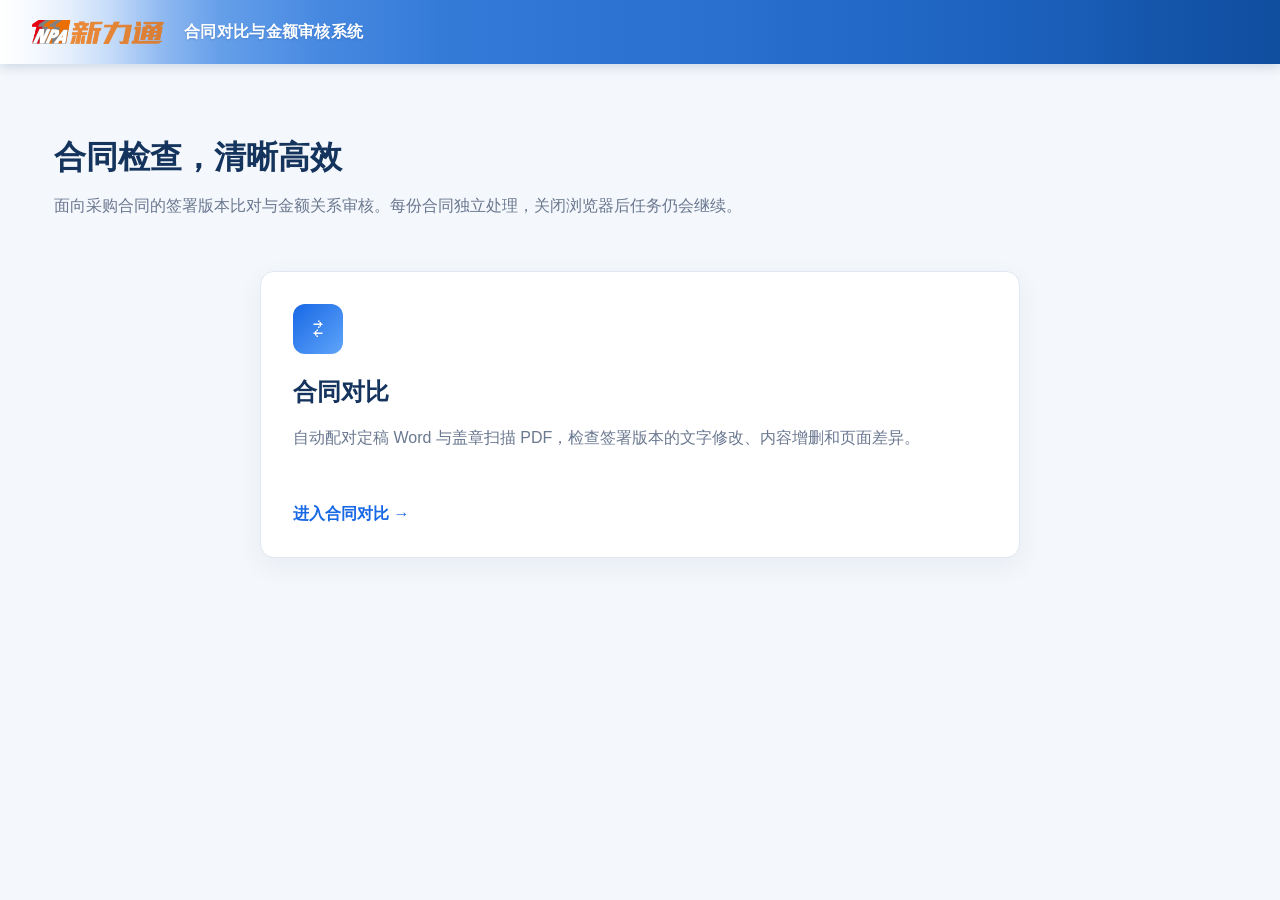
==== contract_review/static/index.html @ 1d7cd967 "Soften logo wordmark over gradient" ====
<!doctype html><html lang="zh-CN"><head><meta charset="utf-8"><meta name="viewport" content="width=device-width,initial-scale=1"><title>合同对比与金额审核系统</title><link rel="stylesheet" href="styles.css?v=20260814-12"></head>
<body><header class="topbar"><div class="brand"><span class="brand-logo"><img src="npa-logo.png" alt="青岛新力通"></span><span class="brand-title">合同对比与金额审核系统</span></div></header><main class="shell"><section class="hero"><h1>合同检查，清晰高效</h1><p>面向采购合同的签署版本比对与金额关系审核。每份合同独立处理，关闭浏览器后任务仍会继续。</p></section><section class="cards single"><a class="entry-card" href="comparison.html"><div class="icon">⇄</div><h2>合同对比</h2><p>自动配对定稿 Word 与盖章扫描 PDF，检查签署版本的文字修改、内容增删和页面差异。</p><span class="link">进入合同对比 →</span></a></section></main></body></html>
---- contract_review/static/styles.css ----
:root { --blue:#1768e5; --deep:#15345d; --muted:#6a7890; --line:#dce5f2; --bg:#f4f7fb; --ok:#16805c; --bad:#c73c3c; }
* { box-sizing:border-box; }
body { margin:0; color:#18243a; background:var(--bg); font-family:-apple-system,BlinkMacSystemFont,"Segoe UI","Microsoft YaHei",sans-serif; }
a { color:inherit; text-decoration:none; }
.topbar { height:64px; display:flex; align-items:center; padding:0 24px; color:white; background:linear-gradient(90deg,#fff 0,#f6f9ff 32px,#e5effc 68px,#c5dcf9 110px,#91baf1 160px,#659fe9 220px,#4789e1 320px,#347bd8 440px,#286fce 58%,#2066c3 72%,#195db7 84%,#1455aa 91%,#104e9f 100%); box-shadow:0 2px 12px #123f7c33; }
.brand { display:flex; align-items:center; gap:12px; font-size:16px; font-weight:700; letter-spacing:.3px; }
.brand-logo { position:relative; display:flex; align-items:center; height:38px; padding:5px 8px; background:transparent; }
.brand-logo img { display:block; width:132px; height:auto; opacity:.78; }
.brand-logo::after { position:absolute; top:0; bottom:0; left:8px; width:39px; content:""; pointer-events:none; background:url("npa-logo.png") left center/132px auto no-repeat; }
.brand-title { color:white; background:transparent; text-shadow:0 1px 2px #06346b33; white-space:nowrap; }
.topbar nav { margin-left:auto; display:flex; gap:26px; }
.topbar nav a { color:#dceaff; font-size:14px; }
.shell { width:min(1180px,calc(100% - 40px)); margin:36px auto 60px; }
.hero { padding:36px 4px 26px; }
.hero h1 { margin:0 0 12px; color:var(--deep); font-size:32px; }
.hero p { margin:0; color:var(--muted); line-height:1.8; }
.cards { display:grid; grid-template-columns:repeat(2,1fr); gap:24px; margin-top:24px; }
.cards.single { grid-template-columns:1fr; width:min(760px,100%); margin-left:auto; margin-right:auto; }
.entry-card,.panel { background:white; border:1px solid #e1e8f2; border-radius:14px; box-shadow:0 8px 26px #334b7010; }
.entry-card { padding:32px; transition:.2s; }
.entry-card:hover { transform:translateY(-3px); border-color:#b8d1f5; box-shadow:0 12px 30px #1768e51b; }
.icon { width:50px; height:50px; display:grid; place-items:center; color:white; border-radius:12px; background:linear-gradient(135deg,#1768e5,#60a5fa); font-size:24px; }
.entry-card h2 { color:var(--deep); margin:22px 0 10px; }
.entry-card p { min-height:52px; color:var(--muted); line-height:1.7; }
.link { display:inline-flex; color:var(--blue); font-weight:600; margin-top:12px; }
.page-title { margin:0 0 24px; }
.page-title h1 { color:var(--deep); font-size:26px; margin:0 0 8px; }
.page-title p { color:var(--muted); margin:0; }
.panel { padding:24px; margin-bottom:22px; }
.panel h2 { margin:0 0 18px; font-size:18px; color:var(--deep); }
.upload-grid { display:grid; grid-template-columns:repeat(2,1fr); gap:18px; }
.dropzone { min-height:168px; border:1.5px dashed #9bb9e6; border-radius:10px; background:#f8fbff; display:flex; flex-direction:column; justify-content:center; align-items:center; text-align:center; padding:20px; cursor:pointer; }
.dropzone.drag { border-color:var(--blue); background:#eef6ff; }
.dropzone strong { color:var(--deep); margin-bottom:8px; }
.dropzone small,.hint { color:var(--muted); }
.dropzone input { display:none; }
.folder-button { margin-top:12px; }
.folder-button input { display:none; }
.btn { appearance:none; border:0; padding:10px 20px; border-radius:7px; cursor:pointer; font-weight:600; }
.btn.primary { color:white; background:var(--blue); }
.btn.secondary { color:var(--blue); background:#eaf2ff; }
.btn.danger { color:var(--bad); background:#fff0f0; }
.btn.ghost { color:#526279; border:1px solid var(--line); background:white; }
.btn:disabled { opacity:.45; cursor:not-allowed; }
.actions { display:flex; justify-content:flex-end; gap:12px; margin-top:18px; }
.message { display:none; margin:14px 0; padding:12px 15px; border-radius:7px; background:#fff2df; color:#8b5912; }
.message.show { display:block; }
table { border-collapse:collapse; width:100%; }
th,td { text-align:left; border-bottom:1px solid #edf1f6; padding:13px 10px; font-size:14px; vertical-align:top; }
th { color:#64748b; font-weight:600; background:#fafcff; }
.status { display:inline-block; border-radius:20px; padding:4px 10px; background:#edf2f7; color:#526279; font-size:12px; white-space:nowrap; }
.status.passed,.status.completed { color:var(--ok); background:#e8f7f1; }
.status.failed_review,.status.parse_error,.status.failed { color:var(--bad); background:#fff0f0; }
.status.processing,.status.submitting { color:#1768e5; background:#eaf2ff; }
.empty { padding:32px; text-align:center; color:#8793a7; }
.error-box { padding:12px 16px; margin:8px 0; border-left:3px solid var(--bad); background:#fff7f7; font-size:13px; line-height:1.7; }
.file-list { width:100%; max-height:82px; overflow:auto; margin-top:9px; font-size:12px; color:#4d607b; }
.pair-list { margin-top:18px; }
.pair-row { display:grid; grid-template-columns:1fr 42px 1fr 120px; align-items:center; gap:10px; padding:10px; border-bottom:1px solid #edf1f6; font-size:13px; }
.pair-row .arrow { text-align:center; color:var(--blue); }
.section-heading { display:flex; align-items:flex-start; justify-content:space-between; gap:20px; margin-bottom:18px; }
.section-heading h2 { margin-bottom:5px; }
.section-heading p { margin:0; color:var(--muted); font-size:13px; }
.text-link { color:var(--blue); font-size:14px; white-space:nowrap; }
.ignore-options { margin-top:20px; padding:18px; border:1px solid var(--line); border-radius:12px; background:#f7faff; }
.option-heading { display:flex; align-items:baseline; gap:12px; margin-bottom:14px; }
.option-heading strong { color:var(--deep); }
.option-heading span { color:var(--muted); font-size:12px; }
.switch-grid { display:grid; grid-template-columns:repeat(auto-fit,minmax(175px,1fr)); gap:12px; }
.switch-item { display:flex; align-items:center; gap:10px; min-height:66px; padding:11px 12px; border:1px solid #dfe7f2; border-radius:9px; color:#40516b; background:white; cursor:pointer; transition:border-color .18s,background .18s,box-shadow .18s; }
.switch-item:hover { border-color:#aec8ee; }
.switch-item:has(input:checked) { border-color:#8eb6f0; background:#f1f6ff; box-shadow:0 2px 8px #1768e512; }
.switch-item input { position:absolute; opacity:0; pointer-events:none; }
.switch-item i { position:relative; flex:0 0 36px; height:20px; border-radius:20px; background:#b8c4d4; transition:.2s; }
.switch-item i::after { content:""; position:absolute; width:16px; height:16px; left:2px; top:2px; border-radius:50%; background:white; box-shadow:0 1px 3px #0003; transition:.2s; }
.switch-item input:focus-visible+i { outline:3px solid #1768e533; outline-offset:2px; }
.switch-item input:checked+i { background:var(--blue); }
.switch-item input:checked+i::after { transform:translateX(16px); }
.switch-item span { min-width:0; line-height:1.25; }
.switch-item span strong { display:block; color:#30435f; font-size:14px; font-weight:600; white-space:nowrap; }
.switch-item span small { display:block; margin-top:4px; color:#8290a5; font-size:11px; white-space:nowrap; }
.table-wrap { width:100%; overflow-x:auto; }
.comparison-table { min-width:920px; table-layout:fixed; }
.comparison-table th { height:48px; padding:0 14px; color:#4f5d73; background:#f5f7fa; vertical-align:middle; }
.comparison-table td { height:58px; padding:12px 14px; color:#526074; vertical-align:middle; }
.comparison-table tbody tr { transition:background .15s; }
.comparison-table tbody tr:hover { background:#f8faff; }
.comparison-table th:nth-child(1),.comparison-table th:nth-child(2) { width:23%; }
.comparison-table .filename { display:block; overflow:hidden; text-overflow:ellipsis; white-space:nowrap; color:#3f4c60; }
.comparison-table .nowrap { white-space:nowrap; }
.comparison-table .row-actions { display:flex; align-items:center; gap:14px; white-space:nowrap; }
.action-link { appearance:none; padding:0; border:0; color:var(--blue); background:none; cursor:pointer; font:inherit; }
.danger-link { color:#d45757; }
.results-panel { padding:28px; }
.results-toolbar { display:flex; align-items:flex-start; justify-content:space-between; gap:18px; margin-bottom:20px; }
.filter-bar { display:flex; flex:1; align-items:center; flex-wrap:wrap; gap:12px; }
.search-field { position:relative; display:block; width:230px; }
.search-field input,.filter-field input,.filter-field select { height:40px; border:1px solid #d9e0ea; border-radius:6px; outline:none; color:#3f4c60; background:white; font:inherit; }
.search-field input { width:100%; padding:0 36px 0 12px; }
.search-field b { position:absolute; right:12px; top:8px; color:#7e899a; font-size:20px; font-weight:400; }
.filter-field { display:flex; align-items:center; gap:9px; color:#526074; font-size:14px; }
.filter-field input { width:138px; padding:0 9px; }
.filter-field select { min-width:116px; padding:0 30px 0 10px; }
.filter-field em { color:#8390a3; font-style:normal; }
.new-comparison { flex:0 0 auto; display:inline-flex; align-items:center; min-height:40px; }
.results-table { min-width:980px; }
.results-table th:nth-child(1) { width:70px; }
.results-table th:nth-child(2),.results-table th:nth-child(3) { width:27%; }
.results-table th:nth-child(4) { width:105px; }
.results-table th:nth-child(5) { width:180px; }
.results-table th:nth-child(6) { width:120px; }
.sequence { color:#7b8798; }
.similarity { color:#334155; font-variant-numeric:tabular-nums; }
.pagination { display:flex; justify-content:flex-end; align-items:center; gap:12px; min-height:36px; margin-top:18px; color:#718096; font-size:13px; }
.page-button { padding:6px 12px; border:1px solid var(--line); border-radius:5px; color:#526279; background:white; cursor:pointer; }
.page-button:disabled { opacity:.45; cursor:not-allowed; }
.sr-only { position:absolute; width:1px; height:1px; padding:0; margin:-1px; overflow:hidden; clip:rect(0,0,0,0); white-space:nowrap; border:0; }
.preview-modal { position:fixed; inset:0; display:none; flex-direction:column; background:white; z-index:10; }
.preview-modal.show { display:flex; }
.preview-header { flex:0 0 50px; display:flex; align-items:center; justify-content:space-between; padding:0 16px 0 20px; border-bottom:1px solid #e2e8f0; color:var(--deep); background:white; box-shadow:0 2px 8px #243b5d14; z-index:2; }
.preview-header strong { font-size:15px; }
.preview-header .close { position:static; padding:7px 15px; }
.preview-modal iframe { flex:1 1 auto; width:100%; min-height:0; border:0; border-radius:0; background:white; }
@media(max-width:760px){.cards,.upload-grid{grid-template-columns:1fr}.shell{width:calc(100% - 24px)}.pair-row{grid-template-columns:1fr}.pair-row .arrow{display:none}.topbar nav{gap:12px}.topbar{padding:0 12px}.brand{gap:0}.brand-logo{height:34px;padding:5px 7px}.brand-logo img{width:112px}.brand-title{display:none}.topbar nav a{font-size:12px}.section-heading,.results-toolbar{flex-direction:column}.filter-bar{align-items:stretch}.search-field{width:100%}.filter-field{flex-wrap:wrap}.filter-field input{flex:1;min-width:120px}.new-comparison{align-self:flex-start}.results-panel{padding:18px}}
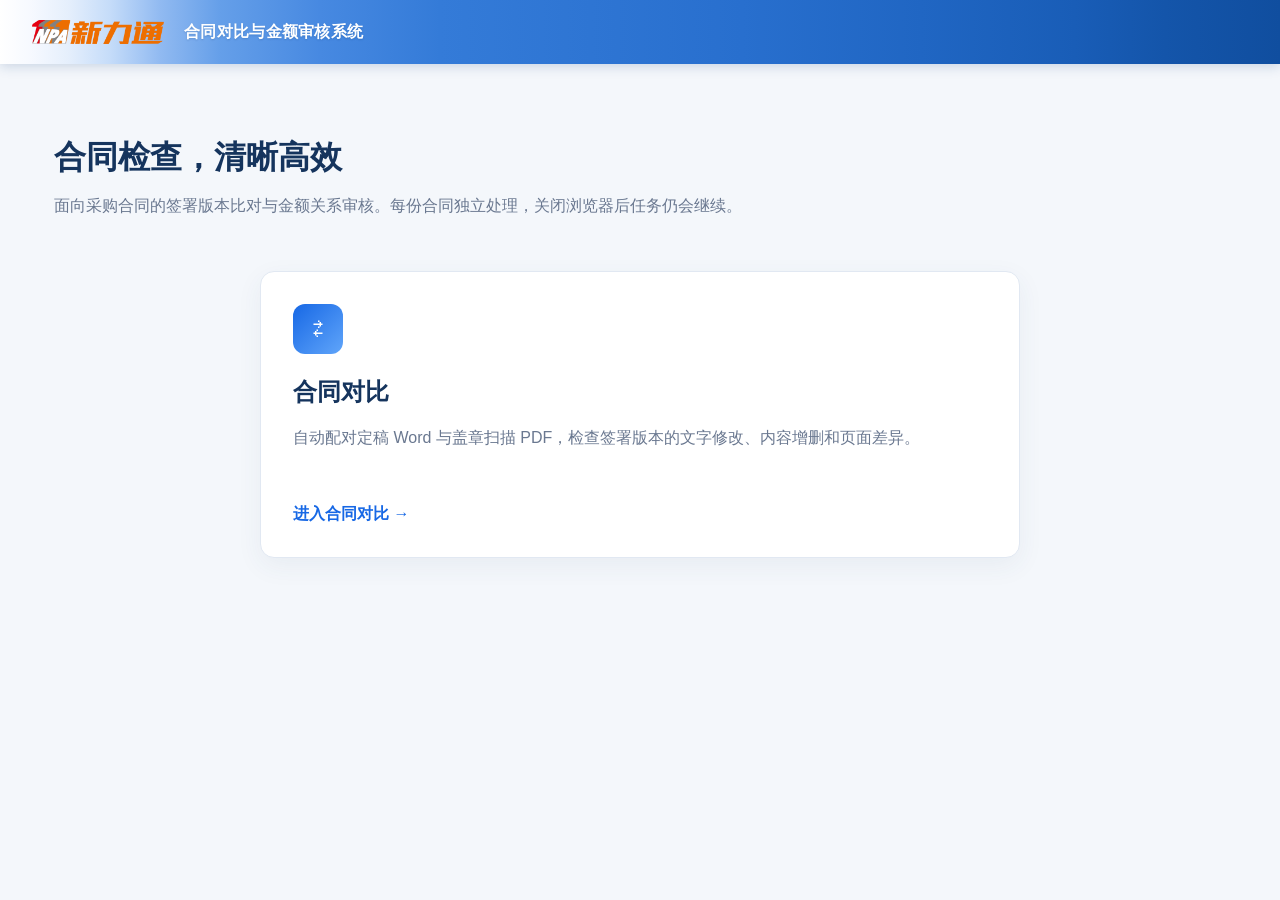
==== commit c9a3bc9d: "Revert "Soften logo wordmark over gradient" This reverts commit 1d7cd9673ee9bdb990595fa5e78e50280015" ====
--- a/contract_review/static/index.html
+++ b/contract_review/static/index.html
@@ -1,2 +1,2 @@
-<!doctype html><html lang="zh-CN"><head><meta charset="utf-8"><meta name="viewport" content="width=device-width,initial-scale=1"><title>合同对比与金额审核系统</title><link rel="stylesheet" href="styles.css?v=20260814-12"></head>
+<!doctype html><html lang="zh-CN"><head><meta charset="utf-8"><meta name="viewport" content="width=device-width,initial-scale=1"><title>合同对比与金额审核系统</title><link rel="stylesheet" href="styles.css?v=20260814-11"></head>
 <body><header class="topbar"><div class="brand"><span class="brand-logo"><img src="npa-logo.png" alt="青岛新力通"></span><span class="brand-title">合同对比与金额审核系统</span></div></header><main class="shell"><section class="hero"><h1>合同检查，清晰高效</h1><p>面向采购合同的签署版本比对与金额关系审核。每份合同独立处理，关闭浏览器后任务仍会继续。</p></section><section class="cards single"><a class="entry-card" href="comparison.html"><div class="icon">⇄</div><h2>合同对比</h2><p>自动配对定稿 Word 与盖章扫描 PDF，检查签署版本的文字修改、内容增删和页面差异。</p><span class="link">进入合同对比 →</span></a></section></main></body></html>
--- a/contract_review/static/styles.css
+++ b/contract_review/static/styles.css
@@ -4,9 +4,8 @@
 a { color:inherit; text-decoration:none; }
 .topbar { height:64px; display:flex; align-items:center; padding:0 24px; color:white; background:linear-gradient(90deg,#fff 0,#f6f9ff 32px,#e5effc 68px,#c5dcf9 110px,#91baf1 160px,#659fe9 220px,#4789e1 320px,#347bd8 440px,#286fce 58%,#2066c3 72%,#195db7 84%,#1455aa 91%,#104e9f 100%); box-shadow:0 2px 12px #123f7c33; }
 .brand { display:flex; align-items:center; gap:12px; font-size:16px; font-weight:700; letter-spacing:.3px; }
-.brand-logo { position:relative; display:flex; align-items:center; height:38px; padding:5px 8px; background:transparent; }
-.brand-logo img { display:block; width:132px; height:auto; opacity:.78; }
-.brand-logo::after { position:absolute; top:0; bottom:0; left:8px; width:39px; content:""; pointer-events:none; background:url("npa-logo.png") left center/132px auto no-repeat; }
+.brand-logo { display:flex; align-items:center; height:38px; padding:5px 8px; background:transparent; }
+.brand-logo img { display:block; width:132px; height:auto; }
 .brand-title { color:white; background:transparent; text-shadow:0 1px 2px #06346b33; white-space:nowrap; }
 .topbar nav { margin-left:auto; display:flex; gap:26px; }
 .topbar nav a { color:#dceaff; font-size:14px; }
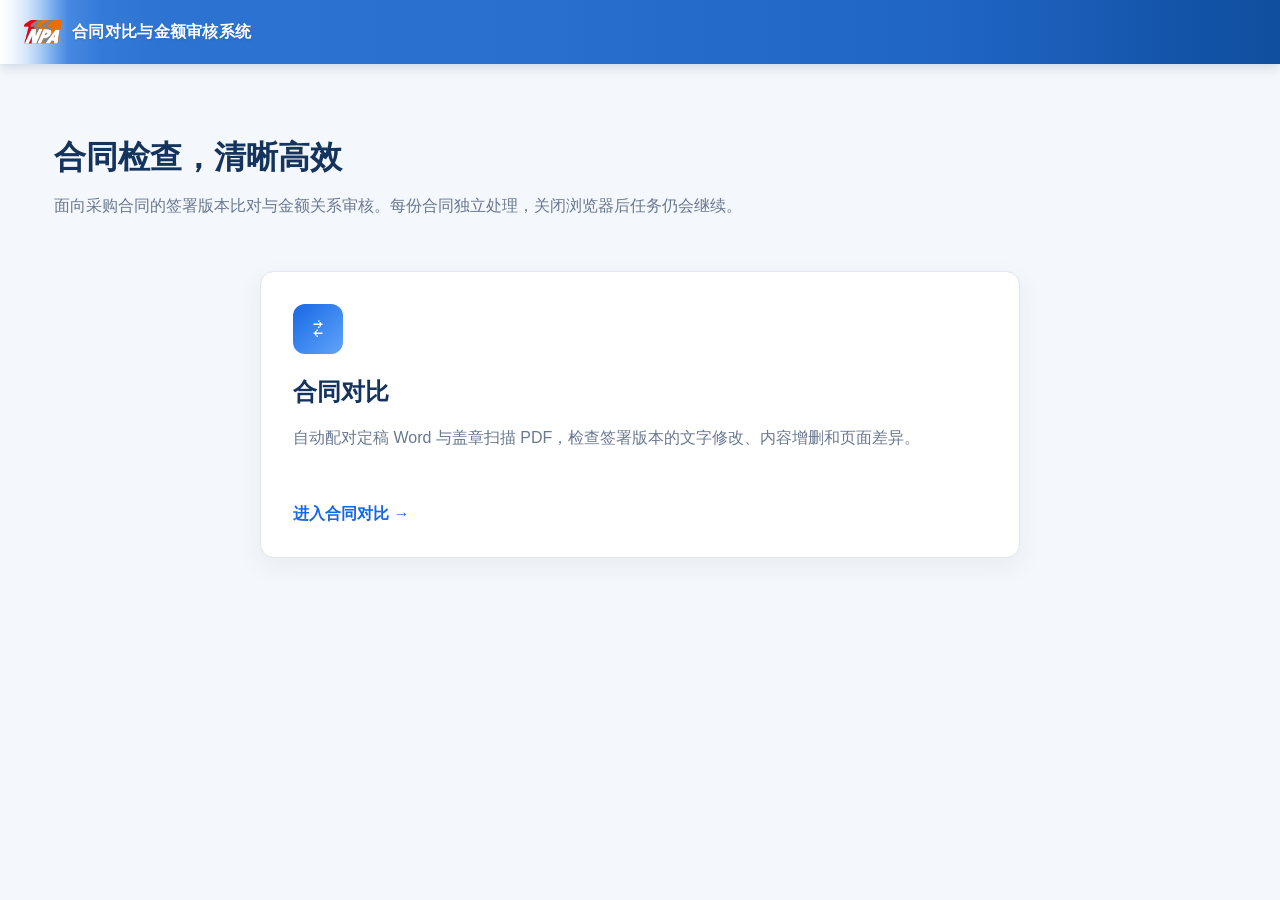
==== commit 8361a348: "Show NPA mark without wordmark" ====
--- a/contract_review/static/index.html
+++ b/contract_review/static/index.html
@@ -1,2 +1,2 @@
-<!doctype html><html lang="zh-CN"><head><meta charset="utf-8"><meta name="viewport" content="width=device-width,initial-scale=1"><title>合同对比与金额审核系统</title><link rel="stylesheet" href="styles.css?v=20260814-11"></head>
+<!doctype html><html lang="zh-CN"><head><meta charset="utf-8"><meta name="viewport" content="width=device-width,initial-scale=1"><title>合同对比与金额审核系统</title><link rel="stylesheet" href="styles.css?v=20260814-12"></head>
 <body><header class="topbar"><div class="brand"><span class="brand-logo"><img src="npa-logo.png" alt="青岛新力通"></span><span class="brand-title">合同对比与金额审核系统</span></div></header><main class="shell"><section class="hero"><h1>合同检查，清晰高效</h1><p>面向采购合同的签署版本比对与金额关系审核。每份合同独立处理，关闭浏览器后任务仍会继续。</p></section><section class="cards single"><a class="entry-card" href="comparison.html"><div class="icon">⇄</div><h2>合同对比</h2><p>自动配对定稿 Word 与盖章扫描 PDF，检查签署版本的文字修改、内容增删和页面差异。</p><span class="link">进入合同对比 →</span></a></section></main></body></html>
--- a/contract_review/static/styles.css
+++ b/contract_review/static/styles.css
@@ -2,10 +2,10 @@
 * { box-sizing:border-box; }
 body { margin:0; color:#18243a; background:var(--bg); font-family:-apple-system,BlinkMacSystemFont,"Segoe UI","Microsoft YaHei",sans-serif; }
 a { color:inherit; text-decoration:none; }
-.topbar { height:64px; display:flex; align-items:center; padding:0 24px; color:white; background:linear-gradient(90deg,#fff 0,#f6f9ff 32px,#e5effc 68px,#c5dcf9 110px,#91baf1 160px,#659fe9 220px,#4789e1 320px,#347bd8 440px,#286fce 58%,#2066c3 72%,#195db7 84%,#1455aa 91%,#104e9f 100%); box-shadow:0 2px 12px #123f7c33; }
-.brand { display:flex; align-items:center; gap:12px; font-size:16px; font-weight:700; letter-spacing:.3px; }
-.brand-logo { display:flex; align-items:center; height:38px; padding:5px 8px; background:transparent; }
-.brand-logo img { display:block; width:132px; height:auto; }
+.topbar { height:64px; display:flex; align-items:center; padding:0 24px; color:white; background:linear-gradient(90deg,#fff 0,#f2f7fe 12px,#d6e7fb 26px,#a9cdf5 40px,#73a9ec 54px,#4789e1 68px,#347bd8 100px,#2d74d2 160px,#286fce 42%,#2066c3 72%,#195db7 84%,#1455aa 91%,#104e9f 100%); box-shadow:0 2px 12px #123f7c33; }
+.brand { display:flex; align-items:center; gap:8px; font-size:16px; font-weight:700; letter-spacing:.3px; }
+.brand-logo { display:flex; flex:0 0 40px; align-items:center; width:40px; height:38px; overflow:hidden; background:transparent; }
+.brand-logo img { display:block; flex:none; width:132px; max-width:none; height:auto; }
 .brand-title { color:white; background:transparent; text-shadow:0 1px 2px #06346b33; white-space:nowrap; }
 .topbar nav { margin-left:auto; display:flex; gap:26px; }
 .topbar nav a { color:#dceaff; font-size:14px; }
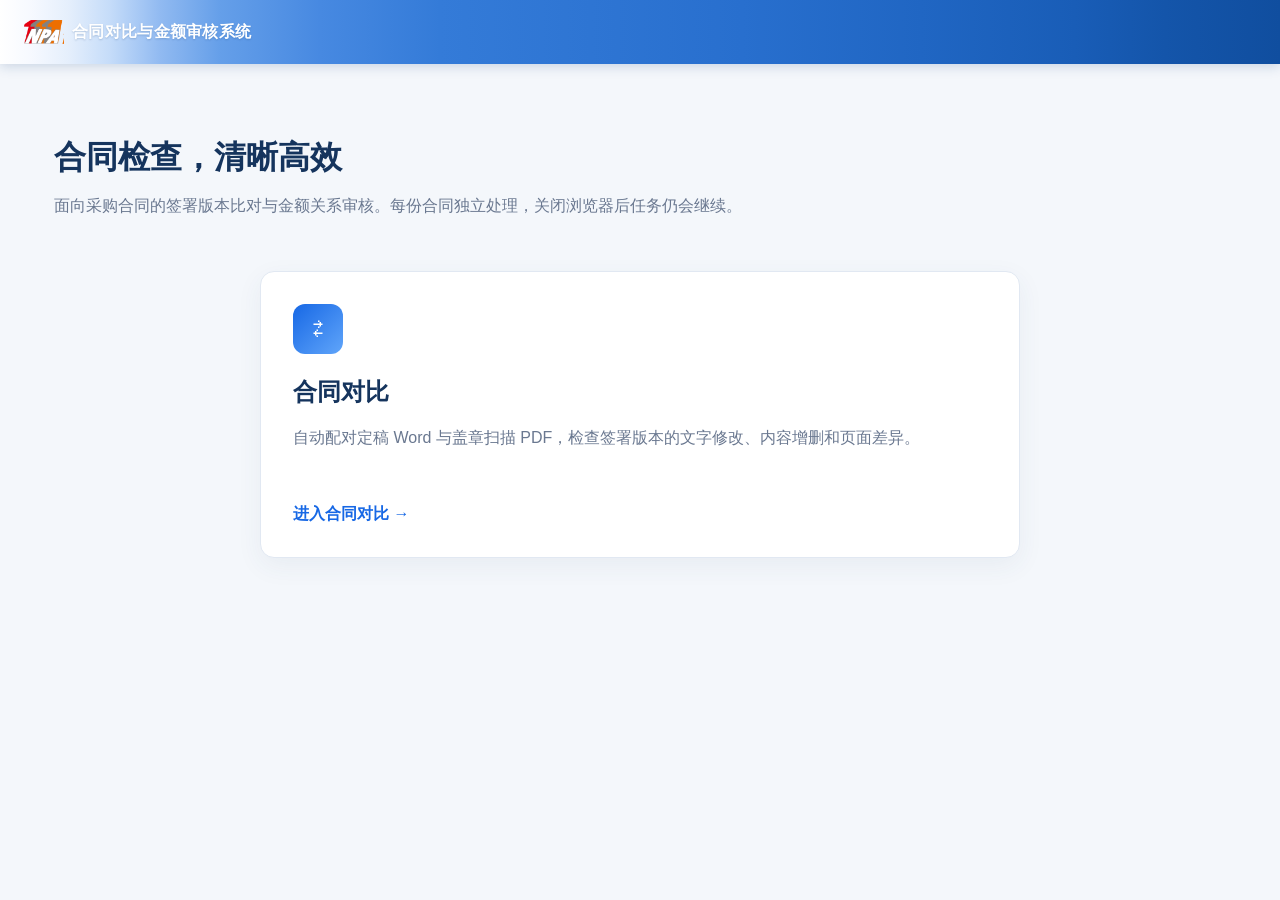
==== commit 1e6f6d7e: "Restore approved header gradient" ====
--- a/contract_review/static/index.html
+++ b/contract_review/static/index.html
@@ -1,2 +1,2 @@
-<!doctype html><html lang="zh-CN"><head><meta charset="utf-8"><meta name="viewport" content="width=device-width,initial-scale=1"><title>合同对比与金额审核系统</title><link rel="stylesheet" href="styles.css?v=20260814-12"></head>
+<!doctype html><html lang="zh-CN"><head><meta charset="utf-8"><meta name="viewport" content="width=device-width,initial-scale=1"><title>合同对比与金额审核系统</title><link rel="stylesheet" href="styles.css?v=20260814-13"></head>
 <body><header class="topbar"><div class="brand"><span class="brand-logo"><img src="npa-logo.png" alt="青岛新力通"></span><span class="brand-title">合同对比与金额审核系统</span></div></header><main class="shell"><section class="hero"><h1>合同检查，清晰高效</h1><p>面向采购合同的签署版本比对与金额关系审核。每份合同独立处理，关闭浏览器后任务仍会继续。</p></section><section class="cards single"><a class="entry-card" href="comparison.html"><div class="icon">⇄</div><h2>合同对比</h2><p>自动配对定稿 Word 与盖章扫描 PDF，检查签署版本的文字修改、内容增删和页面差异。</p><span class="link">进入合同对比 →</span></a></section></main></body></html>
--- a/contract_review/static/styles.css
+++ b/contract_review/static/styles.css
@@ -2,7 +2,7 @@
 * { box-sizing:border-box; }
 body { margin:0; color:#18243a; background:var(--bg); font-family:-apple-system,BlinkMacSystemFont,"Segoe UI","Microsoft YaHei",sans-serif; }
 a { color:inherit; text-decoration:none; }
-.topbar { height:64px; display:flex; align-items:center; padding:0 24px; color:white; background:linear-gradient(90deg,#fff 0,#f2f7fe 12px,#d6e7fb 26px,#a9cdf5 40px,#73a9ec 54px,#4789e1 68px,#347bd8 100px,#2d74d2 160px,#286fce 42%,#2066c3 72%,#195db7 84%,#1455aa 91%,#104e9f 100%); box-shadow:0 2px 12px #123f7c33; }
+.topbar { height:64px; display:flex; align-items:center; padding:0 24px; color:white; background:linear-gradient(90deg,#fff 0,#f6f9ff 32px,#e5effc 68px,#c5dcf9 110px,#91baf1 160px,#659fe9 220px,#4789e1 320px,#347bd8 440px,#286fce 58%,#2066c3 72%,#195db7 84%,#1455aa 91%,#104e9f 100%); box-shadow:0 2px 12px #123f7c33; }
 .brand { display:flex; align-items:center; gap:8px; font-size:16px; font-weight:700; letter-spacing:.3px; }
 .brand-logo { display:flex; flex:0 0 40px; align-items:center; width:40px; height:38px; overflow:hidden; background:transparent; }
 .brand-logo img { display:block; flex:none; width:132px; max-width:none; height:auto; }
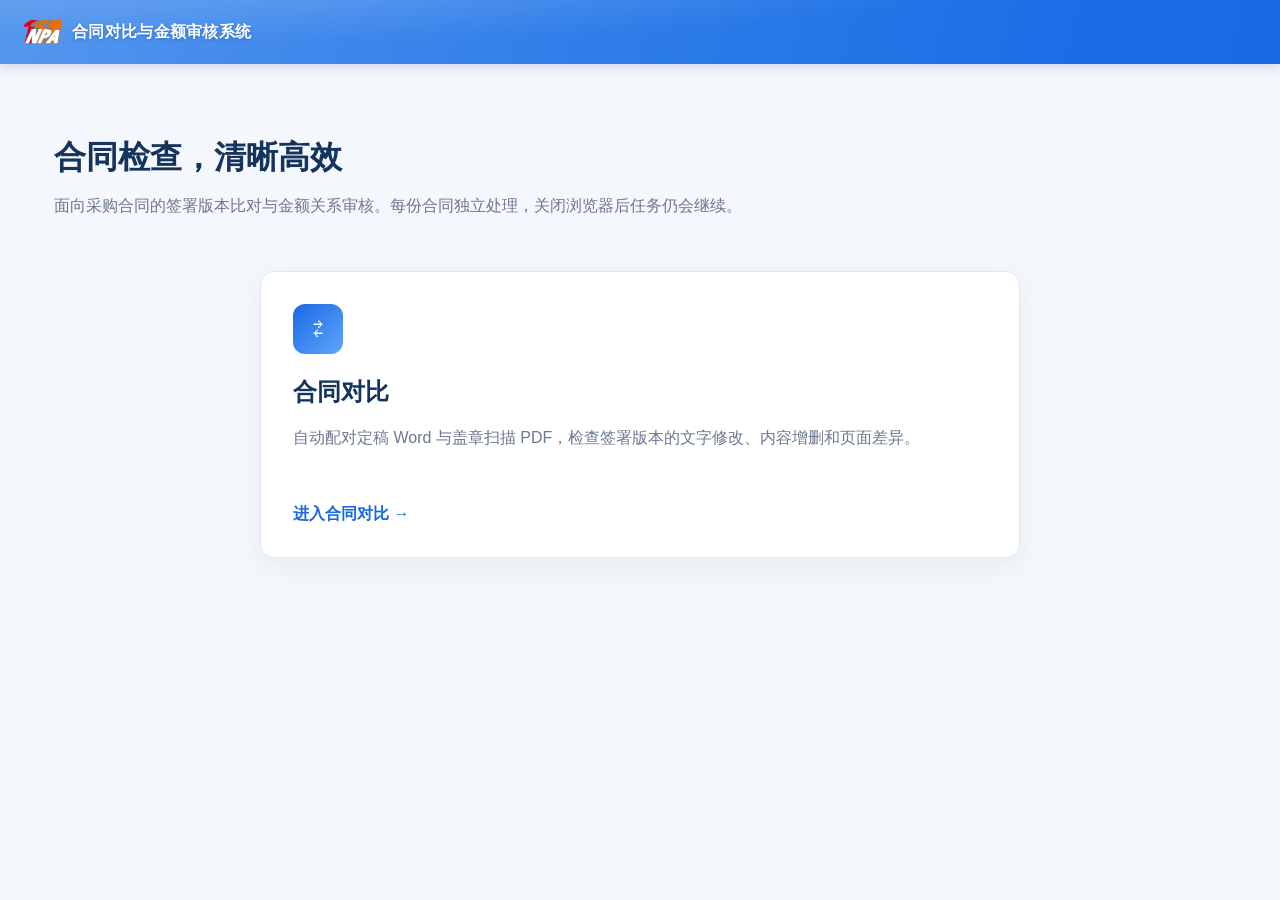
==== commit 67212c2e: "Design luminous blue header gradient" ====
--- a/contract_review/static/index.html
+++ b/contract_review/static/index.html
@@ -1,2 +1,2 @@
-<!doctype html><html lang="zh-CN"><head><meta charset="utf-8"><meta name="viewport" content="width=device-width,initial-scale=1"><title>合同对比与金额审核系统</title><link rel="stylesheet" href="styles.css?v=20260814-13"></head>
+<!doctype html><html lang="zh-CN"><head><meta charset="utf-8"><meta name="viewport" content="width=device-width,initial-scale=1"><title>合同对比与金额审核系统</title><link rel="stylesheet" href="styles.css?v=20260814-14"></head>
 <body><header class="topbar"><div class="brand"><span class="brand-logo"><img src="npa-logo.png" alt="青岛新力通"></span><span class="brand-title">合同对比与金额审核系统</span></div></header><main class="shell"><section class="hero"><h1>合同检查，清晰高效</h1><p>面向采购合同的签署版本比对与金额关系审核。每份合同独立处理，关闭浏览器后任务仍会继续。</p></section><section class="cards single"><a class="entry-card" href="comparison.html"><div class="icon">⇄</div><h2>合同对比</h2><p>自动配对定稿 Word 与盖章扫描 PDF，检查签署版本的文字修改、内容增删和页面差异。</p><span class="link">进入合同对比 →</span></a></section></main></body></html>
--- a/contract_review/static/styles.css
+++ b/contract_review/static/styles.css
@@ -2,11 +2,11 @@
 * { box-sizing:border-box; }
 body { margin:0; color:#18243a; background:var(--bg); font-family:-apple-system,BlinkMacSystemFont,"Segoe UI","Microsoft YaHei",sans-serif; }
 a { color:inherit; text-decoration:none; }
-.topbar { height:64px; display:flex; align-items:center; padding:0 24px; color:white; background:linear-gradient(90deg,#fff 0,#f6f9ff 32px,#e5effc 68px,#c5dcf9 110px,#91baf1 160px,#659fe9 220px,#4789e1 320px,#347bd8 440px,#286fce 58%,#2066c3 72%,#195db7 84%,#1455aa 91%,#104e9f 100%); box-shadow:0 2px 12px #123f7c33; }
+.topbar { height:64px; display:flex; align-items:center; padding:0 24px; color:white; background:radial-gradient(ellipse at 22% -90%,#ffffff47 0,#ffffff1c 34%,transparent 58%),linear-gradient(105deg,#5597ee 0%,#438bec 20%,#317fe9 43%,#2375e7 67%,#1b6de6 84%,#1769e5 100%); box-shadow:0 2px 12px #123f7c33; }
 .brand { display:flex; align-items:center; gap:8px; font-size:16px; font-weight:700; letter-spacing:.3px; }
 .brand-logo { display:flex; flex:0 0 40px; align-items:center; width:40px; height:38px; overflow:hidden; background:transparent; }
 .brand-logo img { display:block; flex:none; width:132px; max-width:none; height:auto; }
-.brand-title { color:white; background:transparent; text-shadow:0 1px 2px #06346b33; white-space:nowrap; }
+.brand-title { color:white; background:transparent; text-shadow:0 1px 3px #083d8566; white-space:nowrap; }
 .topbar nav { margin-left:auto; display:flex; gap:26px; }
 .topbar nav a { color:#dceaff; font-size:14px; }
 .shell { width:min(1180px,calc(100% - 40px)); margin:36px auto 60px; }
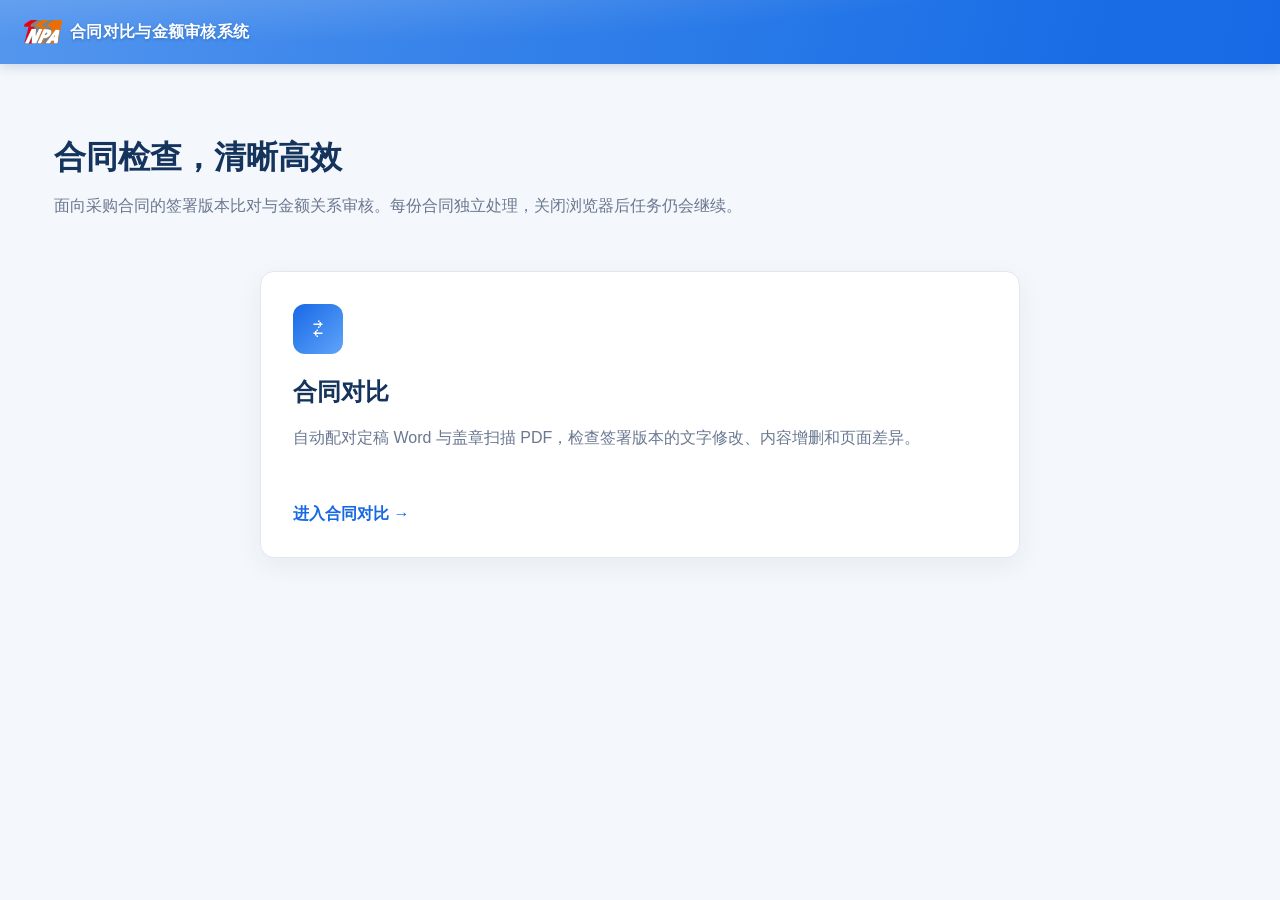
==== commit f0ded964: "Trim logo crop edge" ====
--- a/contract_review/static/index.html
+++ b/contract_review/static/index.html
@@ -1,2 +1,2 @@
-<!doctype html><html lang="zh-CN"><head><meta charset="utf-8"><meta name="viewport" content="width=device-width,initial-scale=1"><title>合同对比与金额审核系统</title><link rel="stylesheet" href="styles.css?v=20260814-14"></head>
+<!doctype html><html lang="zh-CN"><head><meta charset="utf-8"><meta name="viewport" content="width=device-width,initial-scale=1"><title>合同对比与金额审核系统</title><link rel="stylesheet" href="styles.css?v=20260814-15"></head>
 <body><header class="topbar"><div class="brand"><span class="brand-logo"><img src="npa-logo.png" alt="青岛新力通"></span><span class="brand-title">合同对比与金额审核系统</span></div></header><main class="shell"><section class="hero"><h1>合同检查，清晰高效</h1><p>面向采购合同的签署版本比对与金额关系审核。每份合同独立处理，关闭浏览器后任务仍会继续。</p></section><section class="cards single"><a class="entry-card" href="comparison.html"><div class="icon">⇄</div><h2>合同对比</h2><p>自动配对定稿 Word 与盖章扫描 PDF，检查签署版本的文字修改、内容增删和页面差异。</p><span class="link">进入合同对比 →</span></a></section></main></body></html>
--- a/contract_review/static/styles.css
+++ b/contract_review/static/styles.css
@@ -4,7 +4,7 @@
 a { color:inherit; text-decoration:none; }
 .topbar { height:64px; display:flex; align-items:center; padding:0 24px; color:white; background:radial-gradient(ellipse at 22% -90%,#ffffff47 0,#ffffff1c 34%,transparent 58%),linear-gradient(105deg,#5597ee 0%,#438bec 20%,#317fe9 43%,#2375e7 67%,#1b6de6 84%,#1769e5 100%); box-shadow:0 2px 12px #123f7c33; }
 .brand { display:flex; align-items:center; gap:8px; font-size:16px; font-weight:700; letter-spacing:.3px; }
-.brand-logo { display:flex; flex:0 0 40px; align-items:center; width:40px; height:38px; overflow:hidden; background:transparent; }
+.brand-logo { display:flex; flex:0 0 38px; align-items:center; width:38px; height:38px; overflow:hidden; background:transparent; }
 .brand-logo img { display:block; flex:none; width:132px; max-width:none; height:auto; }
 .brand-title { color:white; background:transparent; text-shadow:0 1px 3px #083d8566; white-space:nowrap; }
 .topbar nav { margin-left:auto; display:flex; gap:26px; }
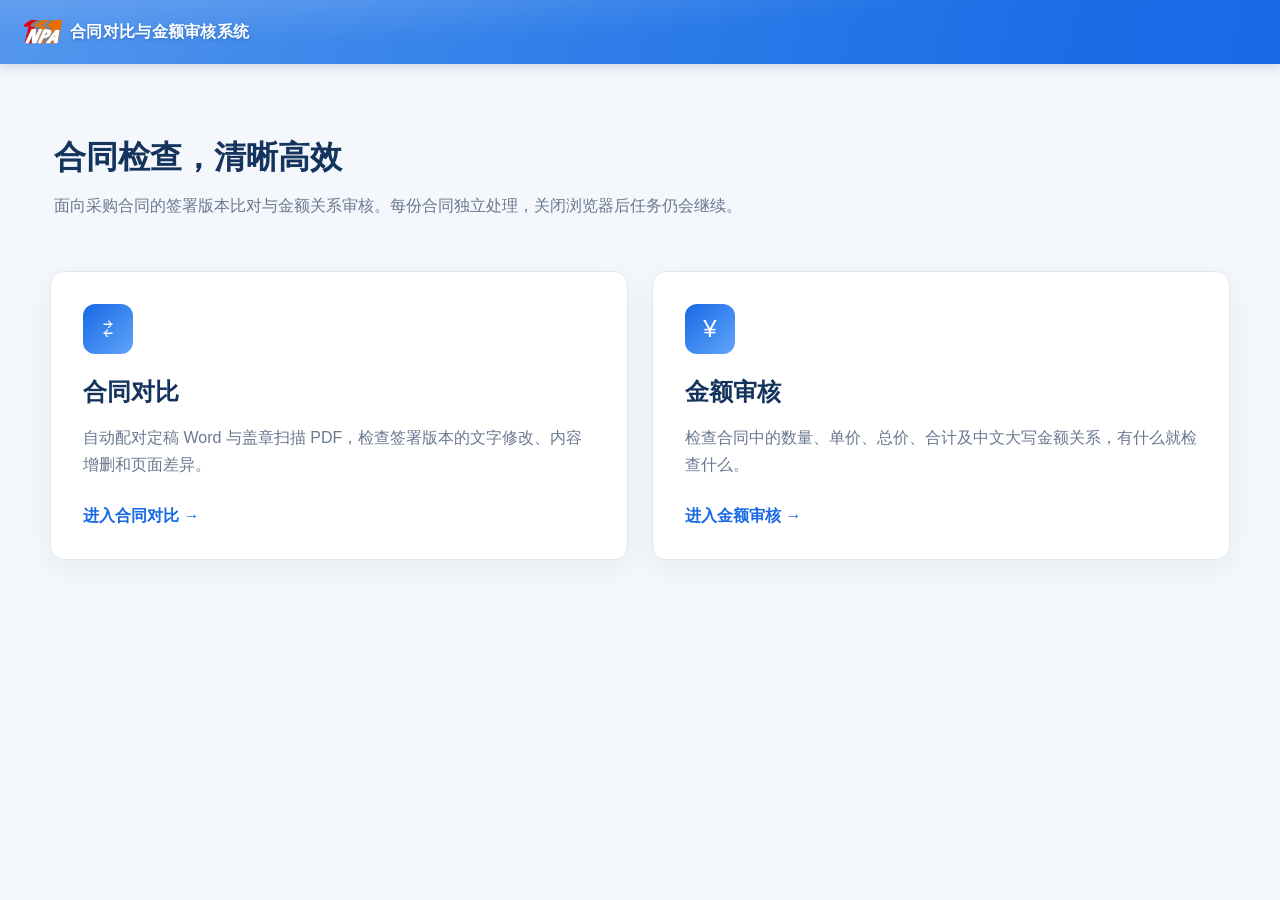
==== commit 34c8be92: "Add unified module landing page" ====
--- a/contract_review/static/index.html
+++ b/contract_review/static/index.html
@@ -1,2 +1,2 @@
 <!doctype html><html lang="zh-CN"><head><meta charset="utf-8"><meta name="viewport" content="width=device-width,initial-scale=1"><title>合同对比与金额审核系统</title><link rel="stylesheet" href="styles.css?v=20260814-15"></head>
-<body><header class="topbar"><div class="brand"><span class="brand-logo"><img src="npa-logo.png" alt="青岛新力通"></span><span class="brand-title">合同对比与金额审核系统</span></div></header><main class="shell"><section class="hero"><h1>合同检查，清晰高效</h1><p>面向采购合同的签署版本比对与金额关系审核。每份合同独立处理，关闭浏览器后任务仍会继续。</p></section><section class="cards single"><a class="entry-card" href="comparison.html"><div class="icon">⇄</div><h2>合同对比</h2><p>自动配对定稿 Word 与盖章扫描 PDF，检查签署版本的文字修改、内容增删和页面差异。</p><span class="link">进入合同对比 →</span></a></section></main></body></html>
+<body><header class="topbar"><div class="brand"><span class="brand-logo"><img src="npa-logo.png" alt="青岛新力通"></span><span class="brand-title">合同对比与金额审核系统</span></div></header><main class="shell"><section class="hero"><h1>合同检查，清晰高效</h1><p>面向采购合同的签署版本比对与金额关系审核。每份合同独立处理，关闭浏览器后任务仍会继续。</p></section><section class="cards"><a class="entry-card" href="comparison.html"><div class="icon">⇄</div><h2>合同对比</h2><p>自动配对定稿 Word 与盖章扫描 PDF，检查签署版本的文字修改、内容增删和页面差异。</p><span class="link">进入合同对比 →</span></a><a class="entry-card" href="amount-review.html"><div class="icon">¥</div><h2>金额审核</h2><p>检查合同中的数量、单价、总价、合计及中文大写金额关系，有什么就检查什么。</p><span class="link">进入金额审核 →</span></a></section></main></body></html>
--- a/contract_review/static/styles.css
+++ b/contract_review/static/styles.css
@@ -52,7 +52,15 @@
 .status.failed_review,.status.parse_error,.status.failed { color:var(--bad); background:#fff0f0; }
 .status.processing,.status.submitting { color:#1768e5; background:#eaf2ff; }
 .empty { padding:32px; text-align:center; color:#8793a7; }
-.error-box { padding:12px 16px; margin:8px 0; border-left:3px solid var(--bad); background:#fff7f7; font-size:13px; line-height:1.7; }
+.issue-details>summary,.basis-details>summary { color:var(--blue); cursor:pointer; font-weight:600; }
+.error-box { padding:14px 16px; margin:10px 0; border-left:3px solid var(--bad); border-radius:0 8px 8px 0; background:#fff7f7; font-size:13px; line-height:1.6; }
+.error-heading { display:flex; flex-wrap:wrap; align-items:center; gap:7px 10px; margin-bottom:11px; }
+.error-heading span { padding:3px 8px; border-radius:12px; color:#895050; background:#ffe7e7; font-size:11px; }
+.error-heading strong { color:#9f2f2f; font-size:14px; }
+.error-field { display:grid; grid-template-columns:76px minmax(0,1fr); gap:9px; padding:6px 0; border-top:1px solid #f2dede; }
+.error-field b { color:#7b4d4d; font-size:12px; }
+.error-field p { margin:0; color:#4d586b; overflow-wrap:anywhere; }
+.basis-details ul { margin:8px 0 0; padding-left:20px; color:#526074; line-height:1.7; }
 .file-list { width:100%; max-height:82px; overflow:auto; margin-top:9px; font-size:12px; color:#4d607b; }
 .pair-list { margin-top:18px; }
 .pair-row { display:grid; grid-template-columns:1fr 42px 1fr 120px; align-items:center; gap:10px; padding:10px; border-bottom:1px solid #edf1f6; font-size:13px; }
@@ -108,6 +116,21 @@
 .results-table th:nth-child(4) { width:105px; }
 .results-table th:nth-child(5) { width:180px; }
 .results-table th:nth-child(6) { width:120px; }
+.amount-review-table th:nth-child(1) { width:28%; }
+.amount-review-table th:nth-child(2) { width:18%; }
+.amount-review-table th:nth-child(3) { width:160px; }
+.amount-review-table th:nth-child(4) { width:110px; }
+.amount-review-table th:nth-child(5) { width:auto; }
+.amount-review-table th:nth-child(6) { width:70px; }
+.amount-review-table .filename,.amount-results-table .filename { overflow:visible; text-overflow:clip; white-space:normal; overflow-wrap:anywhere; }
+.amount-results-table { min-width:1120px; }
+.amount-results-table th:nth-child(1) { width:64px; }
+.amount-results-table th:nth-child(2) { width:25%; }
+.amount-results-table th:nth-child(3) { width:17%; }
+.amount-results-table th:nth-child(4) { width:112px; }
+.amount-results-table th:nth-child(5) { width:25%; }
+.amount-results-table th:nth-child(6) { width:170px; }
+.amount-results-table th:nth-child(7) { width:72px; }
 .sequence { color:#7b8798; }
 .similarity { color:#334155; font-variant-numeric:tabular-nums; }
 .pagination { display:flex; justify-content:flex-end; align-items:center; gap:12px; min-height:36px; margin-top:18px; color:#718096; font-size:13px; }
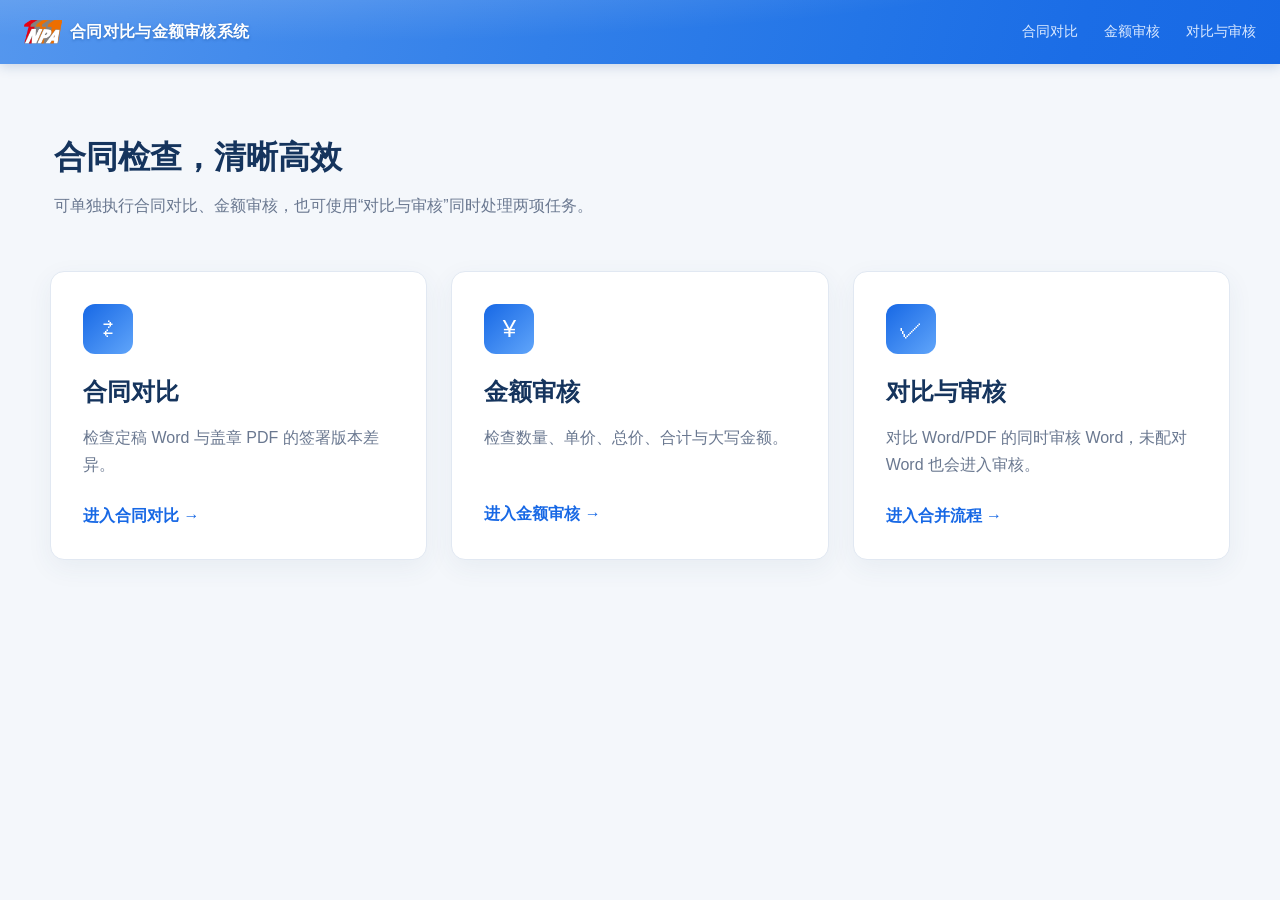
==== commit 701cca49: "feat: isolate combined contract comparison and review" ====
--- a/contract_review/static/index.html
+++ b/contract_review/static/index.html
@@ -1,2 +1,2 @@
-<!doctype html><html lang="zh-CN"><head><meta charset="utf-8"><meta name="viewport" content="width=device-width,initial-scale=1"><title>合同对比与金额审核系统</title><link rel="stylesheet" href="styles.css?v=20260814-15"></head>
-<body><header class="topbar"><div class="brand"><span class="brand-logo"><img src="npa-logo.png" alt="青岛新力通"></span><span class="brand-title">合同对比与金额审核系统</span></div></header><main class="shell"><section class="hero"><h1>合同检查，清晰高效</h1><p>面向采购合同的签署版本比对与金额关系审核。每份合同独立处理，关闭浏览器后任务仍会继续。</p></section><section class="cards"><a class="entry-card" href="comparison.html"><div class="icon">⇄</div><h2>合同对比</h2><p>自动配对定稿 Word 与盖章扫描 PDF，检查签署版本的文字修改、内容增删和页面差异。</p><span class="link">进入合同对比 →</span></a><a class="entry-card" href="amount-review.html"><div class="icon">¥</div><h2>金额审核</h2><p>检查合同中的数量、单价、总价、合计及中文大写金额关系，有什么就检查什么。</p><span class="link">进入金额审核 →</span></a></section></main></body></html>
+<!doctype html><html lang="zh-CN"><head><meta charset="utf-8"><meta name="viewport" content="width=device-width,initial-scale=1"><title>合同对比与金额审核系统</title><link rel="stylesheet" href="styles.css?v=20260826-2"></head>
+<body><header class="topbar"><div class="brand"><span class="brand-logo"><img src="npa-logo.png" alt="青岛新力通"></span><span class="brand-title">合同对比与金额审核系统</span></div><nav><a href="comparison.html">合同对比</a><a href="amount-review.html">金额审核</a><a href="contract-check.html">对比与审核</a></nav></header><main class="shell"><section class="hero"><h1>合同检查，清晰高效</h1><p>可单独执行合同对比、金额审核，也可使用“对比与审核”同时处理两项任务。</p></section><section class="cards cards-three"><a class="entry-card" href="comparison.html"><div class="icon">⇄</div><h2>合同对比</h2><p>检查定稿 Word 与盖章 PDF 的签署版本差异。</p><span class="link">进入合同对比 →</span></a><a class="entry-card" href="amount-review.html"><div class="icon">¥</div><h2>金额审核</h2><p>检查数量、单价、总价、合计与大写金额。</p><span class="link">进入金额审核 →</span></a><a class="entry-card" href="contract-check.html"><div class="icon">✓</div><h2>对比与审核</h2><p>对比 Word/PDF 的同时审核 Word，未配对 Word 也会进入审核。</p><span class="link">进入合并流程 →</span></a></section></main></body></html>
--- a/contract_review/static/styles.css
+++ b/contract_review/static/styles.css
@@ -15,6 +15,7 @@
 .hero p { margin:0; color:var(--muted); line-height:1.8; }
 .cards { display:grid; grid-template-columns:repeat(2,1fr); gap:24px; margin-top:24px; }
 .cards.single { grid-template-columns:1fr; width:min(760px,100%); margin-left:auto; margin-right:auto; }
+.cards.cards-three { grid-template-columns:repeat(3,1fr); }
 .entry-card,.panel { background:white; border:1px solid #e1e8f2; border-radius:14px; box-shadow:0 8px 26px #334b7010; }
 .entry-card { padding:32px; transition:.2s; }
 .entry-card:hover { transform:translateY(-3px); border-color:#b8d1f5; box-shadow:0 12px 30px #1768e51b; }
@@ -35,6 +36,7 @@
 .dropzone input { display:none; }
 .folder-button { margin-top:12px; }
 .folder-button input { display:none; }
+.picker-actions { display:flex; flex-wrap:wrap; justify-content:center; gap:10px; margin-top:14px; }
 .btn { appearance:none; border:0; padding:10px 20px; border-radius:7px; cursor:pointer; font-weight:600; }
 .btn.primary { color:white; background:var(--blue); }
 .btn.secondary { color:var(--blue); background:#eaf2ff; }
@@ -42,7 +44,7 @@
 .btn.ghost { color:#526279; border:1px solid var(--line); background:white; }
 .btn:disabled { opacity:.45; cursor:not-allowed; }
 .actions { display:flex; justify-content:flex-end; gap:12px; margin-top:18px; }
-.message { display:none; margin:14px 0; padding:12px 15px; border-radius:7px; background:#fff2df; color:#8b5912; }
+.message { display:none; margin:14px 0; padding:12px 15px; border-radius:7px; background:#fff2df; color:#8b5912; white-space:pre-line; }
 .message.show { display:block; }
 table { border-collapse:collapse; width:100%; }
 th,td { text-align:left; border-bottom:1px solid #edf1f6; padding:13px 10px; font-size:14px; vertical-align:top; }
@@ -62,6 +64,14 @@
 .error-field p { margin:0; color:#4d586b; overflow-wrap:anywhere; }
 .basis-details ul { margin:8px 0 0; padding-left:20px; color:#526074; line-height:1.7; }
 .file-list { width:100%; max-height:82px; overflow:auto; margin-top:9px; font-size:12px; color:#4d607b; }
+.selectable-file-list { max-height:160px; text-align:left; border-radius:8px; background:white; }
+.file-picker-toolbar { position:sticky; top:0; z-index:1; display:flex; align-items:center; justify-content:space-between; gap:10px; padding:7px 9px; border-bottom:1px solid #e8eef7; background:#f7faff; }
+.file-picker-toolbar button { appearance:none; border:0; padding:2px 4px; color:var(--blue); background:none; cursor:pointer; font-size:12px; }
+.file-choice { display:flex; align-items:flex-start; gap:8px; padding:7px 9px; border-bottom:1px solid #f0f3f8; cursor:pointer; }
+.file-choice:hover { background:#f5f9ff; }
+.file-choice input { display:block; flex:0 0 auto; margin-top:2px; accent-color:var(--blue); }
+.file-choice span { min-width:0; overflow-wrap:anywhere; }
+.review-result { min-width:220px; }
 .pair-list { margin-top:18px; }
 .pair-row { display:grid; grid-template-columns:1fr 42px 1fr 120px; align-items:center; gap:10px; padding:10px; border-bottom:1px solid #edf1f6; font-size:13px; }
 .pair-row .arrow { text-align:center; color:var(--blue); }
@@ -144,3 +154,4 @@
 .preview-header .close { position:static; padding:7px 15px; }
 .preview-modal iframe { flex:1 1 auto; width:100%; min-height:0; border:0; border-radius:0; background:white; }
 @media(max-width:760px){.cards,.upload-grid{grid-template-columns:1fr}.shell{width:calc(100% - 24px)}.pair-row{grid-template-columns:1fr}.pair-row .arrow{display:none}.topbar nav{gap:12px}.topbar{padding:0 12px}.brand{gap:0}.brand-logo{height:34px;padding:5px 7px}.brand-logo img{width:112px}.brand-title{display:none}.topbar nav a{font-size:12px}.section-heading,.results-toolbar{flex-direction:column}.filter-bar{align-items:stretch}.search-field{width:100%}.filter-field{flex-wrap:wrap}.filter-field input{flex:1;min-width:120px}.new-comparison{align-self:flex-start}.results-panel{padding:18px}}
+@media(max-width:760px){.cards.cards-three{grid-template-columns:1fr}}
